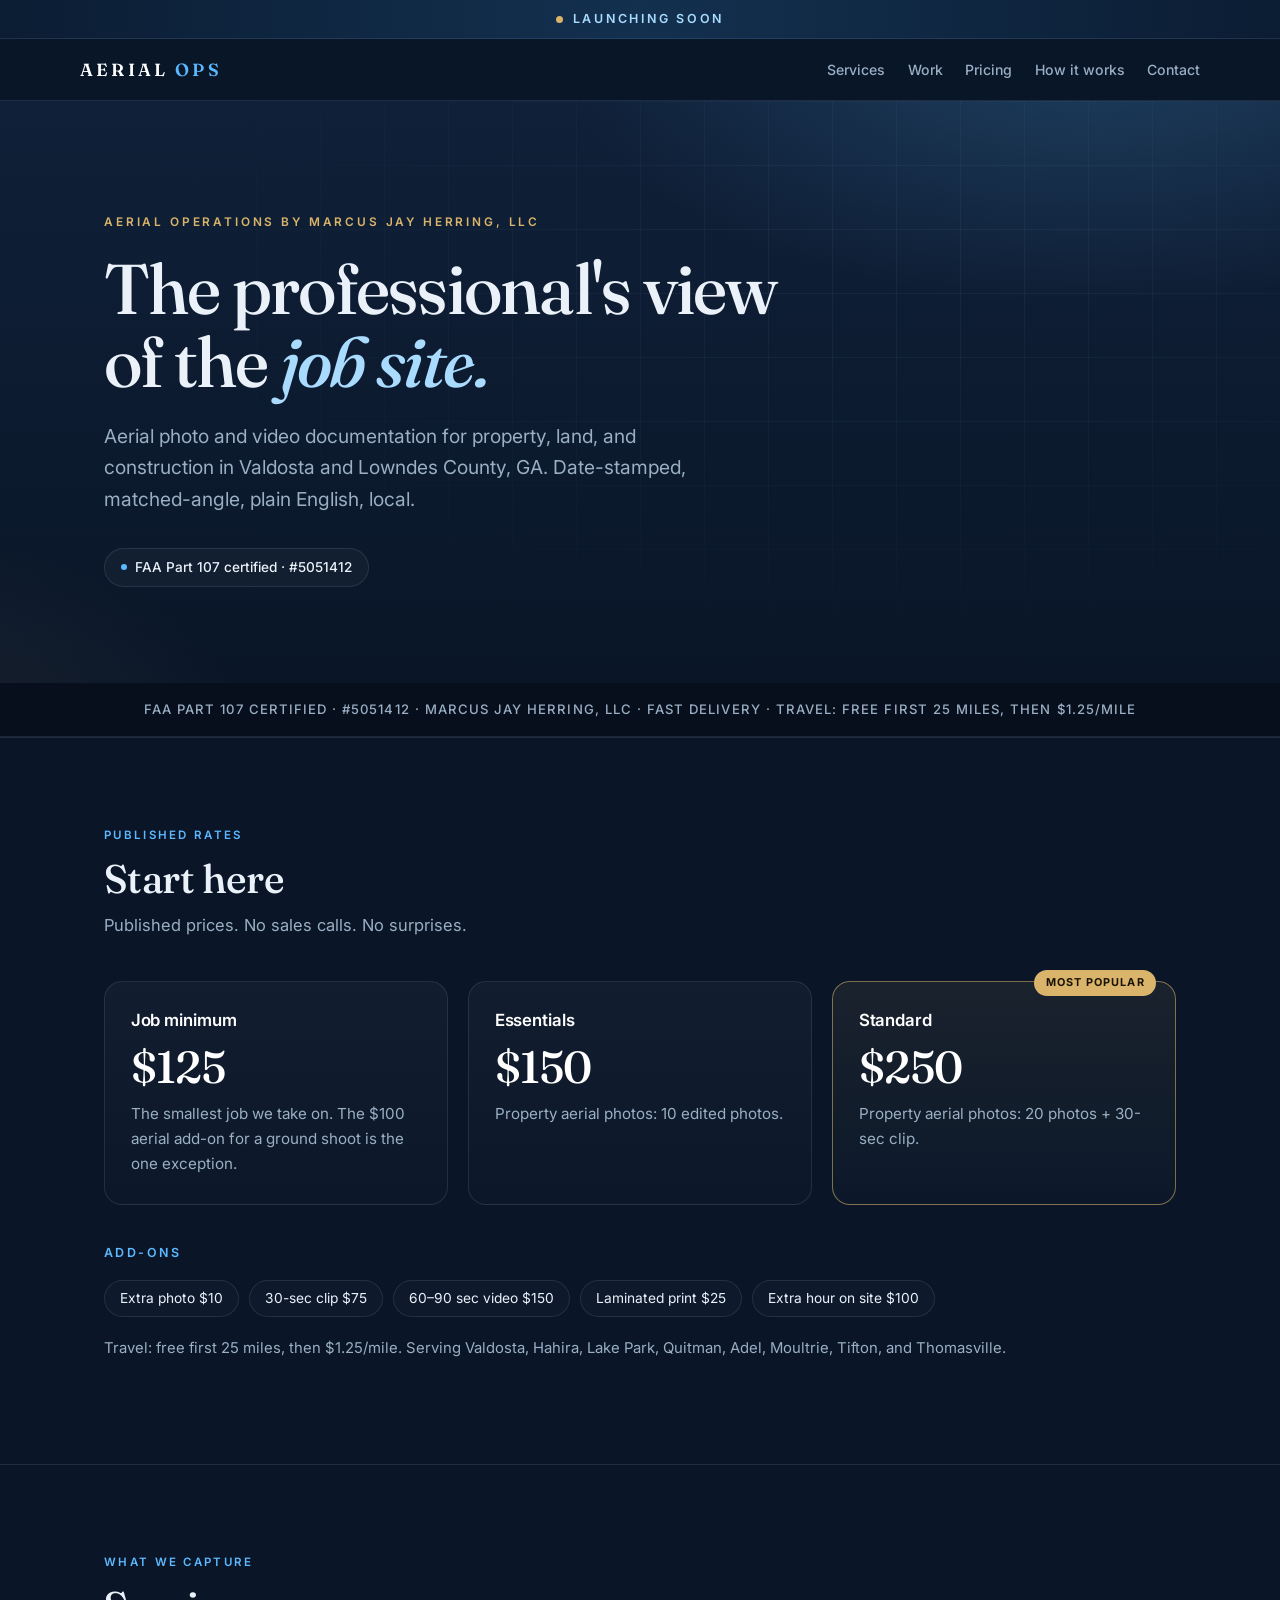
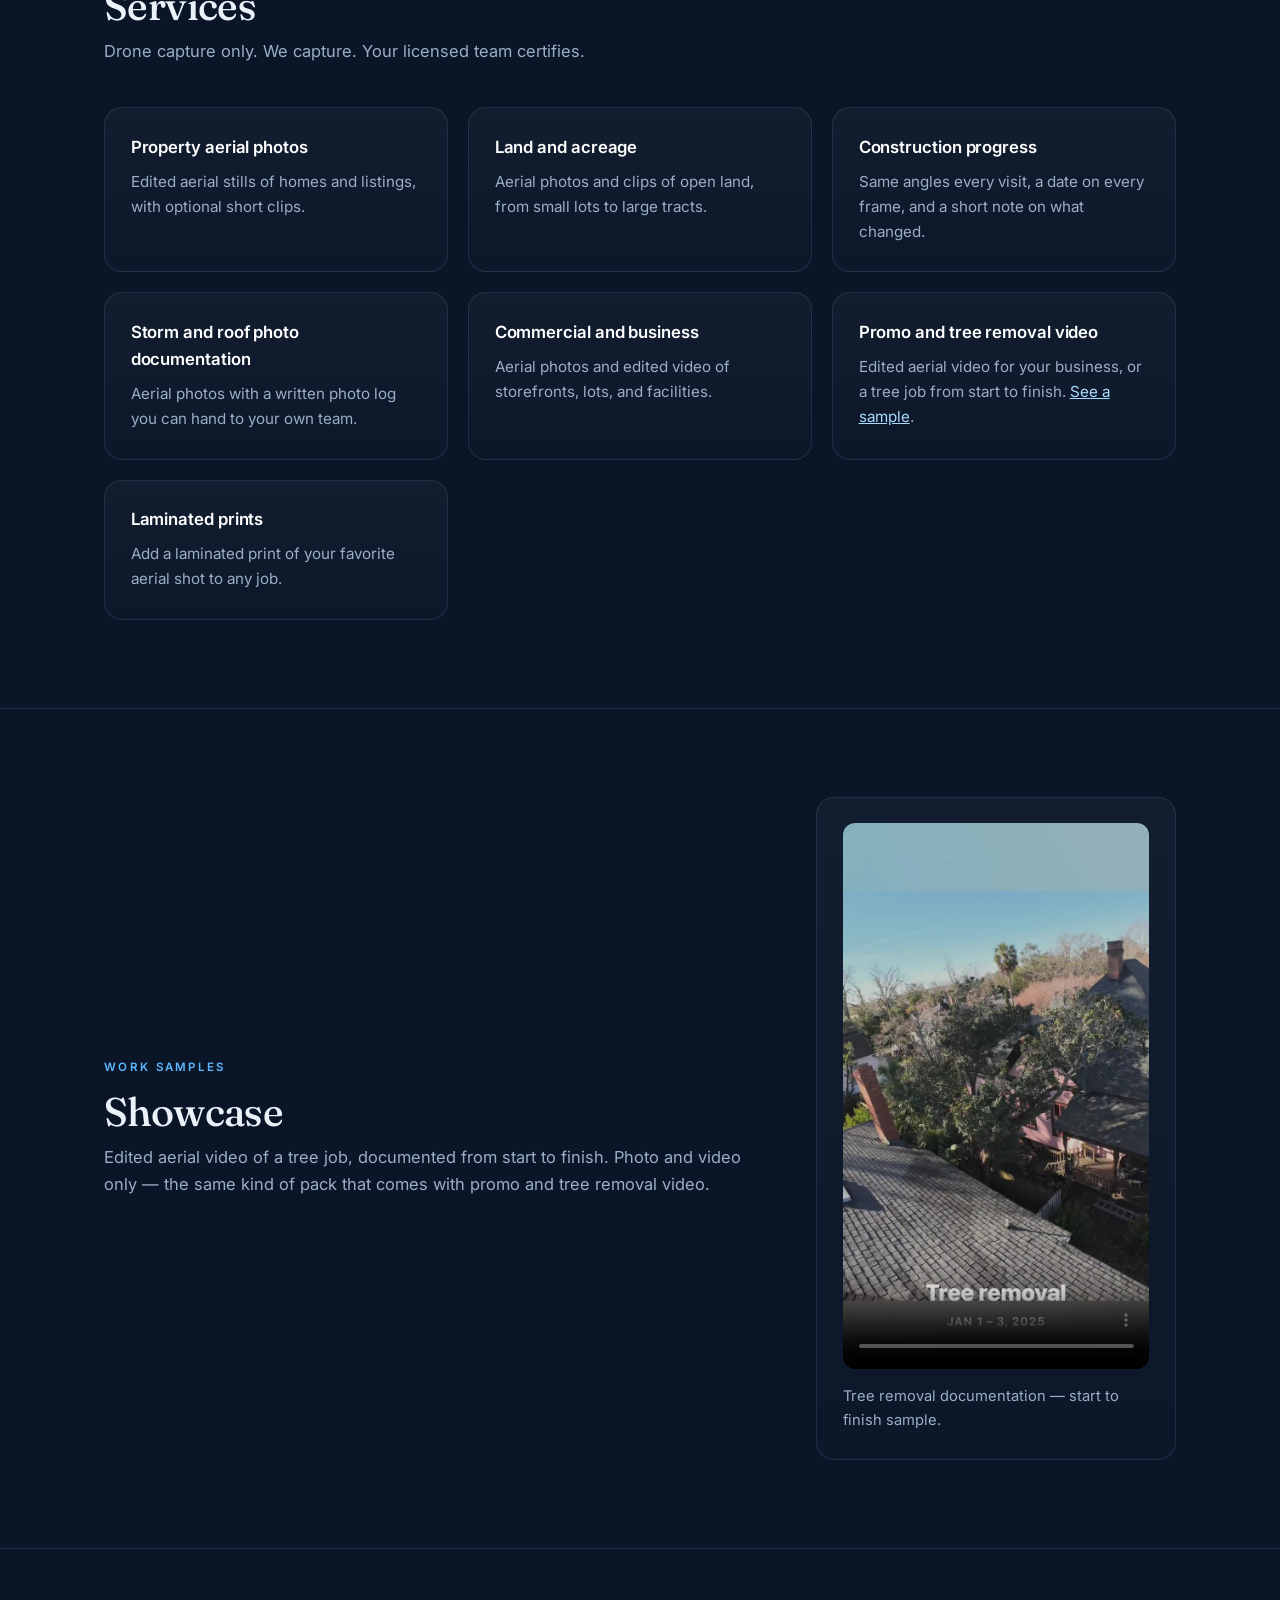
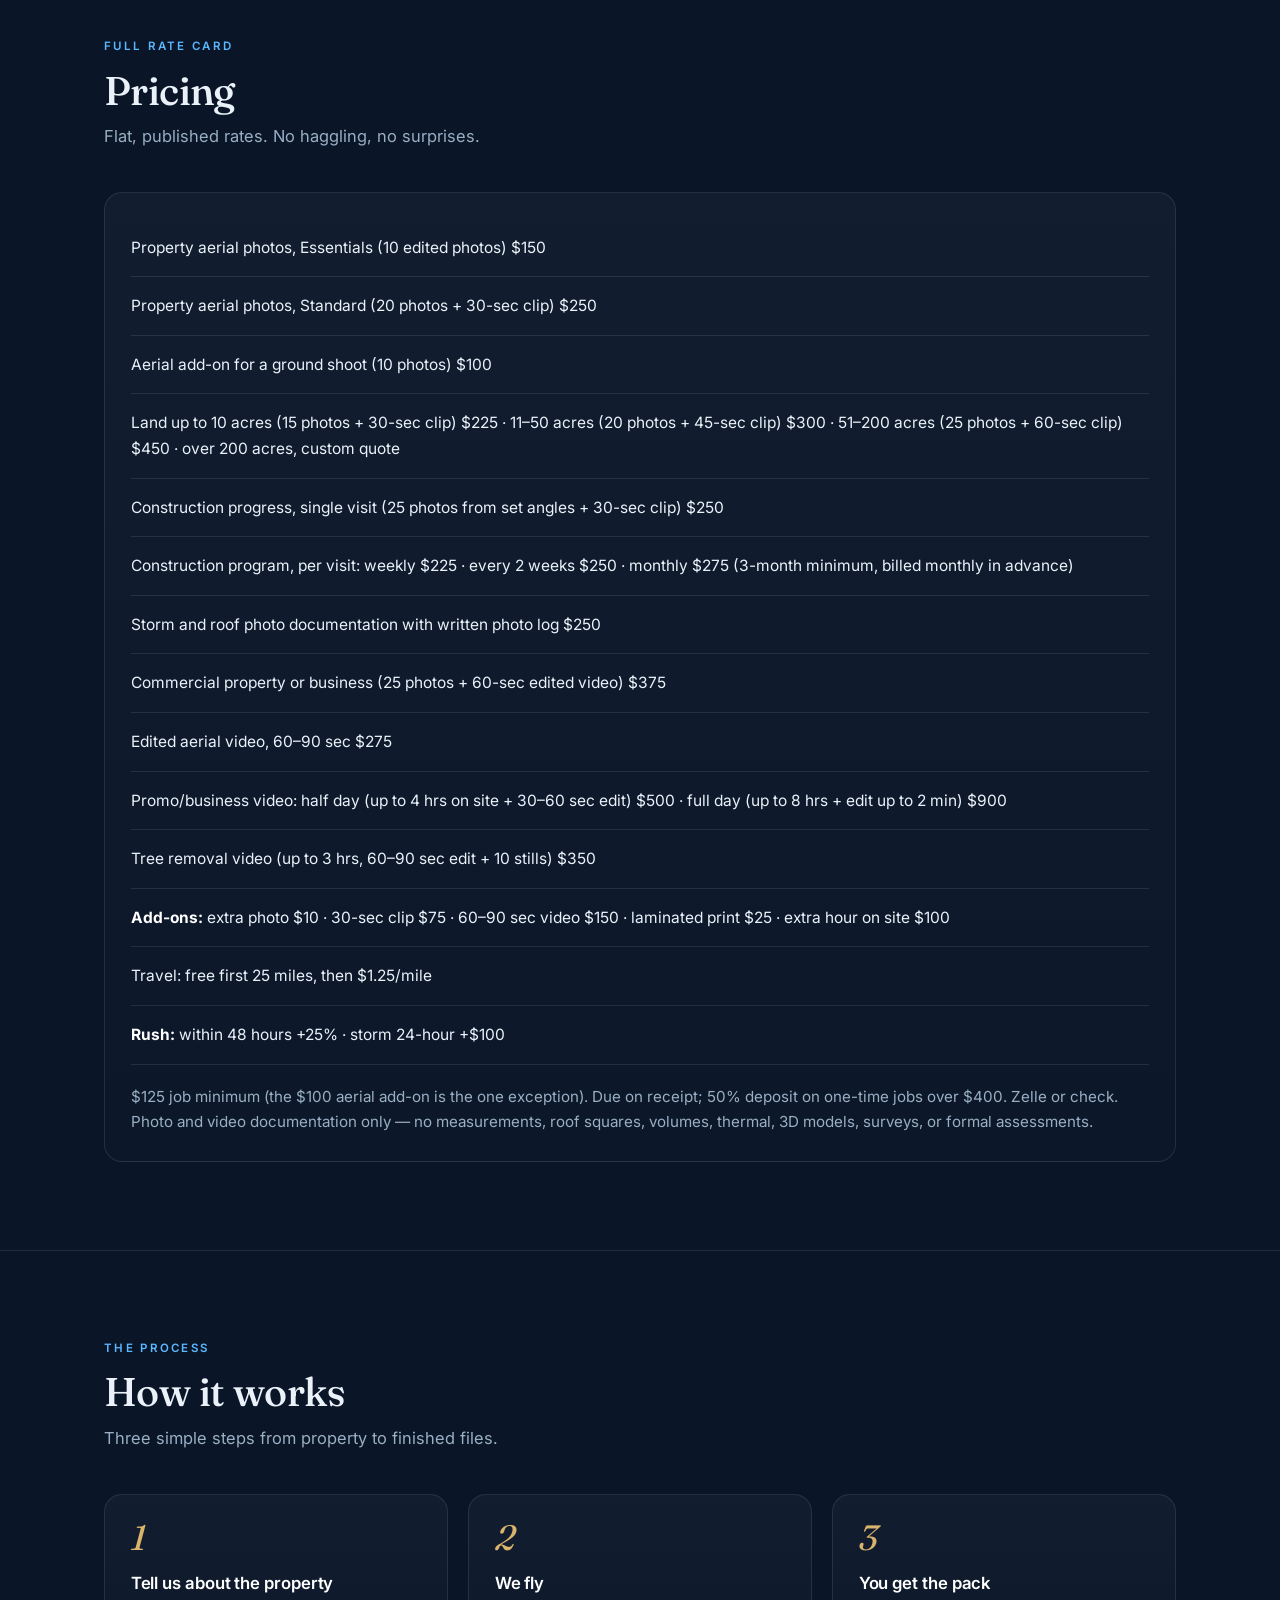
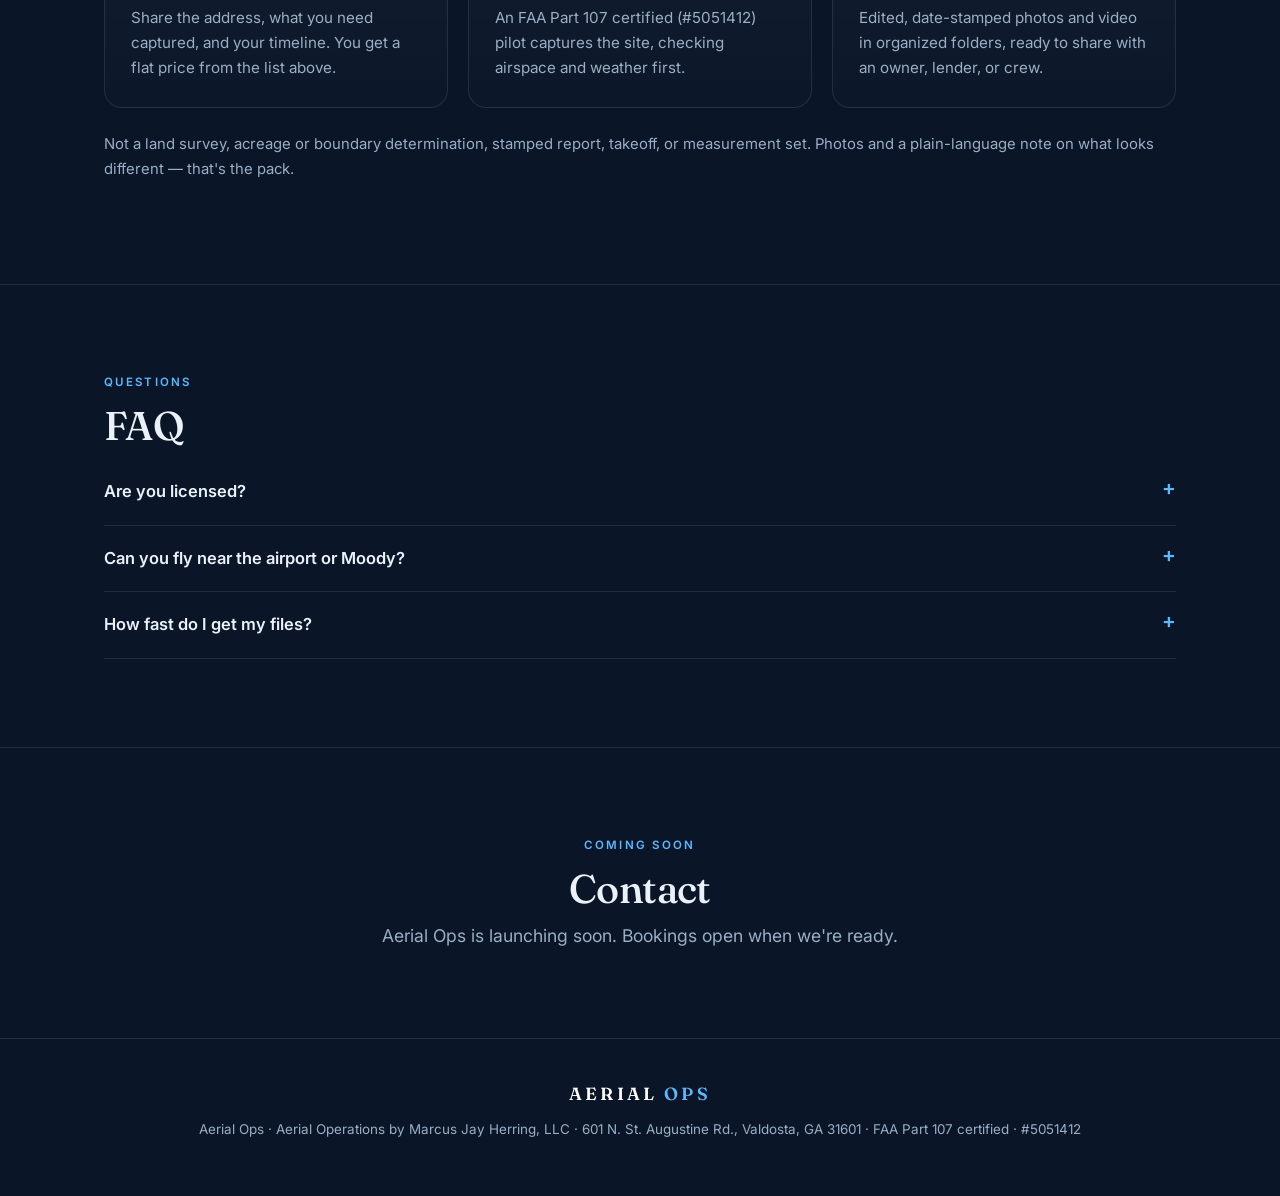
==== docs/index.html @ db37be59 "Add a tree-removal documentation sample to the Aerial Ops showcase. The Pages site now shows a Work " ====
<!DOCTYPE html>
<html lang="en">
<head>
  <meta charset="utf-8" />
  <meta name="viewport" content="width=device-width, initial-scale=1" />
  <title>Aerial Ops — Aerial Photo & Video Documentation | Valdosta, GA</title>
  <meta name="description" content="Aerial Ops: aerial property photos, video, and job-site photo documentation in Valdosta and Lowndes County, GA. Aerial Operations by Marcus Jay Herring, LLC. FAA Part 107 certified · #5051412." />
  <meta property="og:title" content="Aerial Ops — Aerial Photo & Video Documentation | Valdosta, GA" />
  <meta property="og:description" content="The professional's view of the job site. Aerial photo and video documentation in Valdosta and Lowndes County, GA. Aerial Operations by Marcus Jay Herring, LLC." />
  <meta name="theme-color" content="#0a1628" />
  <link rel="icon" href="data:image/svg+xml,%3Csvg xmlns='http://www.w3.org/2000/svg' viewBox='0 0 64 64'%3E%3Crect width='64' height='64' rx='14' fill='%230a1628'/%3E%3Cpath d='M14 44 32 16l18 28H40L32 31l-8 13z' fill='%235cb8ff'/%3E%3C/svg%3E" />
  <meta property="og:type" content="website" />
  <link rel="preconnect" href="https://fonts.googleapis.com" />
  <link rel="preconnect" href="https://fonts.gstatic.com" crossorigin />
  <link href="https://fonts.googleapis.com/css2?family=Fraunces:ital,opsz,wght@0,9..144,400..600;1,9..144,400..600&family=Inter:wght@400;500;600;700&display=swap" rel="stylesheet" />
  <style>
    :root{--ink:#070f1c;--navy:#0a1628;--navy2:#0f2038;--line:rgba(148,180,220,.14);--sky:#5cb8ff;--sky2:#a9dbff;--gold:#d9b46a;--text:#eaf1f9;--muted:#9aaec4}
    *{box-sizing:border-box}
    html{scroll-behavior:smooth}
    body{margin:0;background:var(--navy);color:var(--text);font-family:"Inter",system-ui,-apple-system,"Segoe UI",sans-serif;font-size:16.5px;line-height:1.65;-webkit-font-smoothing:antialiased;text-rendering:optimizeLegibility}
    a{color:var(--sky2)}
    .wrap{max-width:70rem;margin:0 auto;padding:0 1.5rem}
    .launch{background:linear-gradient(90deg,#0b1d33,#13304f,#0b1d33);color:var(--sky2);text-align:center;padding:.55rem 1rem;font-size:.78rem;font-weight:600;letter-spacing:.22em;text-transform:uppercase;border-bottom:1px solid var(--line)}
    .launch i{display:inline-block;width:.45rem;height:.45rem;border-radius:50%;background:var(--gold);margin-right:.6rem;vertical-align:middle;animation:pulse 2.4s ease-in-out infinite}
    @keyframes pulse{0%,100%{opacity:.35}50%{opacity:1}}
    header{position:sticky;top:0;z-index:10;background:rgba(10,22,40,.82);backdrop-filter:saturate(140%) blur(12px);-webkit-backdrop-filter:saturate(140%) blur(12px);border-bottom:1px solid var(--line)}
    .bar{display:flex;flex-wrap:wrap;align-items:center;justify-content:space-between;gap:.75rem;padding:1rem 0}
    .logo{font-family:"Fraunces",Georgia,serif;font-weight:600;letter-spacing:.18em;font-size:1.1rem;color:#fff;text-decoration:none}
    .logo span{color:var(--sky)}
    nav a{color:var(--muted);text-decoration:none;font-size:.88rem;font-weight:500;margin-left:1.4rem;transition:color .2s}
    nav a:first-child{margin-left:0}
    nav a:hover{color:#fff}
    .hero{position:relative;overflow:hidden;padding:7rem 0 6rem;background:radial-gradient(55rem 28rem at 85% -10%,rgba(92,184,255,.20),transparent 60%),radial-gradient(40rem 22rem at -10% 110%,rgba(217,180,106,.08),transparent 60%),linear-gradient(180deg,var(--navy2),var(--navy))}
    .hero:after{content:"";position:absolute;inset:0;background-image:linear-gradient(var(--line) 1px,transparent 1px),linear-gradient(90deg,var(--line) 1px,transparent 1px);background-size:64px 64px;mask-image:radial-gradient(ellipse at 70% 30%,#000 10%,transparent 65%);-webkit-mask-image:radial-gradient(ellipse at 70% 30%,#000 10%,transparent 65%);opacity:.5;pointer-events:none}
    .hero .wrap{position:relative;z-index:1}
    .eyebrow{color:var(--gold);text-transform:uppercase;letter-spacing:.24em;font-size:.74rem;font-weight:600;margin:0 0 1.2rem}
    h1,h2,h3.display{font-family:"Fraunces",Georgia,serif;font-weight:500}
    h1{font-size:clamp(2.4rem,6.5vw,4.4rem);line-height:1.04;margin:0 0 1.4rem;letter-spacing:-.025em;max-width:16ch}
    h1 em{font-style:italic;color:var(--sky2)}
    .lede{color:var(--muted);font-size:clamp(1.05rem,2vw,1.2rem);max-width:38rem;margin:0 0 2rem}
    .badge{display:inline-flex;align-items:center;gap:.5rem;color:var(--text);font-size:.85rem;font-weight:500;border:1px solid var(--line);background:rgba(255,255,255,.03);border-radius:999px;padding:.45rem 1rem}
    .badge:before{content:"";width:.4rem;height:.4rem;border-radius:50%;background:var(--sky)}
    section{padding:5.5rem 0;border-top:1px solid var(--line)}
    .kicker{color:var(--sky);text-transform:uppercase;letter-spacing:.2em;font-size:.72rem;font-weight:600;margin:0 0 .7rem}
    h2{font-size:clamp(1.8rem,3.6vw,2.5rem);line-height:1.15;margin:0 0 .6rem;letter-spacing:-.015em}
    .sub{color:var(--muted);margin:0 0 2.6rem;max-width:40rem}
    .grid{display:grid;gap:1.25rem;grid-template-columns:1fr}
    @media(min-width:640px){.grid{grid-template-columns:1fr 1fr}}
    @media(min-width:960px){.grid.three{grid-template-columns:repeat(3,1fr)}}
    .card{background:linear-gradient(180deg,rgba(255,255,255,.035),rgba(255,255,255,.01));border:1px solid var(--line);border-radius:18px;padding:1.6rem 1.6rem 1.7rem;transition:transform .35s ease,border-color .35s ease,box-shadow .35s ease}
    .card:hover{transform:translateY(-3px);border-color:rgba(92,184,255,.35);box-shadow:0 18px 40px -20px rgba(0,0,0,.6)}
    .card h3{margin:0 0 .45rem;font-size:1.05rem;font-weight:600;color:#fff;letter-spacing:-.005em}
    .card p{margin:0;color:var(--muted);font-size:.95rem}
    .prices{list-style:none;margin:0;padding:0}
    .prices li{padding:1rem 0;border-bottom:1px solid var(--line);font-size:.97rem}
    .prices li:last-child{border-bottom:0}
    .prices li strong{color:#fff}
    .terms{margin-top:1.4rem;padding-top:1.2rem;border-top:1px solid var(--line);color:var(--muted);font-size:.88rem}
    .step{font-family:"Fraunces",Georgia,serif;font-style:italic;color:var(--gold);font-size:2.2rem;line-height:1;margin-bottom:.9rem}
    .not{color:var(--muted);font-size:.93rem}
    footer{border-top:1px solid var(--line);padding:2.5rem 0 3.5rem;color:var(--muted);font-size:.84rem;text-align:center}
    footer .logo{display:block;margin-bottom:.6rem}
    .trust{background:var(--ink);border-bottom:1px solid var(--line);padding:1rem 0;text-align:center;color:var(--muted);font-size:.82rem;font-weight:500;letter-spacing:.08em;text-transform:uppercase}
    .tier{position:relative}.tier .amt{font-family:"Fraunces",Georgia,serif;font-size:2.8rem;font-weight:500;color:#fff;line-height:1.1;margin:.3rem 0 .6rem;letter-spacing:-.02em}
    .tier.pop{border-color:rgba(217,180,106,.55);background:linear-gradient(180deg,rgba(217,180,106,.08),rgba(255,255,255,.01))}
    .pill{position:absolute;top:-.75rem;right:1.2rem;background:var(--gold);color:#1a1405;font-size:.68rem;font-weight:700;letter-spacing:.1em;padding:.25rem .7rem;border-radius:999px;text-transform:uppercase}
    .addons{display:flex;flex-wrap:wrap;gap:.6rem;list-style:none;padding:0;margin:1rem 0 0}.addons li{border:1px solid var(--line);border-radius:999px;padding:.4rem .95rem;font-size:.86rem;color:var(--text);background:rgba(255,255,255,.02)}
    h3.small{margin:2.4rem 0 0;font-size:.78rem;text-transform:uppercase;letter-spacing:.2em;color:var(--sky);font-weight:600}
    details{border-bottom:1px solid var(--line);padding:1.2rem 0}summary{cursor:pointer;font-weight:600;list-style:none;display:flex;justify-content:space-between}summary::-webkit-details-marker{display:none}summary:after{content:"+";color:var(--sky);font-size:1.3rem;line-height:1;transition:transform .25s}details[open] summary:after{transform:rotate(45deg)}details p{color:var(--muted);margin:.6rem 0 0}
    .soon{text-align:center}.soon .sub{margin:0 auto;font-size:1.1rem}
    .work-layout{display:grid;gap:1.5rem;align-items:center}
    @media(min-width:800px){.work-layout{grid-template-columns:minmax(0,1fr) minmax(16rem,22.5rem)}.work-layout .sub{margin-bottom:0}}
    .sample{margin:0}
    .sample video{width:100%;height:auto;display:block;border-radius:12px;background:#000}
    .sample figcaption{margin:.95rem 0 0;color:var(--muted);font-size:.92rem}
    .reveal{opacity:0;transform:translateY(14px);transition:opacity .8s ease,transform .8s ease}.reveal.in{opacity:1;transform:none}
    @media(prefers-reduced-motion:reduce){*{animation:none!important;transition:none!important}.reveal{opacity:1;transform:none}}
    @media(max-width:640px){nav{width:100%;display:flex;flex-wrap:wrap;gap:.45rem 1rem;justify-content:flex-start}nav a{margin-left:0;font-size:.82rem}.hero{padding:4.5rem 0 4rem}section{padding:4rem 0}.wrap{padding:0 1.15rem}}
  </style>
</head>
<body>
  <div class="launch"><i></i>Launching soon</div>
  <header>
    <div class="wrap bar">
      <a class="logo" href="#top">AERIAL <span>OPS</span></a>
      <nav>
        <a href="#services">Services</a><a href="#work">Work</a><a href="#pricing">Pricing</a><a href="#how">How it works</a><a href="#contact">Contact</a>
      </nav>
    </div>
  </header>

  <main id="top">
    <div class="hero">
      <div class="wrap">
        <p class="eyebrow">Aerial Operations by Marcus Jay Herring, LLC</p>
        <h1>The professional's view of the <em>job site.</em></h1>
        <p class="lede">Aerial photo and video documentation for property, land, and construction in Valdosta and Lowndes County, GA. Date-stamped, matched-angle, plain English, local.</p>
        <span class="badge">FAA Part 107 certified · #5051412</span>
      </div>
    </div>

    <div class="trust">FAA Part 107 certified · #5051412 · Marcus Jay Herring, LLC · Fast delivery · Travel: free first 25 miles, then $1.25/mile</div>

    <section id="start">
      <div class="wrap">
        <p class="kicker">Published rates</p>
        <h2>Start here</h2>
        <p class="sub">Published prices. No sales calls. No surprises.</p>
        <div class="grid three">
          <div class="reveal card tier"><h3>Job minimum</h3><div class="amt">$125</div><p>The smallest job we take on. The $100 aerial add-on for a ground shoot is the one exception.</p></div>
          <div class="reveal card tier"><h3>Essentials</h3><div class="amt">$150</div><p>Property aerial photos: 10 edited photos.</p></div>
          <div class="reveal card tier pop"><span class="pill">Most popular</span><h3>Standard</h3><div class="amt">$250</div><p>Property aerial photos: 20 photos + 30-sec clip.</p></div>
        </div>
        <h3 class="small">Add-ons</h3>
        <ul class="addons"><li>Extra photo $10</li><li>30-sec clip $75</li><li>60–90 sec video $150</li><li>Laminated print $25</li><li>Extra hour on site $100</li></ul>
        <p class="not" style="margin-top:1.2rem">Travel: free first 25 miles, then $1.25/mile. Serving Valdosta, Hahira, Lake Park, Quitman, Adel, Moultrie, Tifton, and Thomasville.</p>
      </div>
    </section>

    <section id="services">
      <div class="wrap">
        <p class="kicker">What we capture</p>
        <h2>Services</h2>
        <p class="sub">Drone capture only. We capture. Your licensed team certifies.</p>
        <div class="grid three">
          <div class="reveal card"><h3>Property aerial photos</h3><p>Edited aerial stills of homes and listings, with optional short clips.</p></div>
          <div class="reveal card"><h3>Land and acreage</h3><p>Aerial photos and clips of open land, from small lots to large tracts.</p></div>
          <div class="reveal card"><h3>Construction progress</h3><p>Same angles every visit, a date on every frame, and a short note on what changed.</p></div>
          <div class="reveal card"><h3>Storm and roof photo documentation</h3><p>Aerial photos with a written photo log you can hand to your own team.</p></div>
          <div class="reveal card"><h3>Commercial and business</h3><p>Aerial photos and edited video of storefronts, lots, and facilities.</p></div>
          <div class="reveal card"><h3>Promo and tree removal video</h3><p>Edited aerial video for your business, or a tree job from start to finish. <a href="#work">See a sample</a>.</p></div>
          <div class="reveal card"><h3>Laminated prints</h3><p>Add a laminated print of your favorite aerial shot to any job.</p></div>
        </div>
      </div>
    </section>

    <section id="work">
      <div class="wrap">
        <div class="work-layout">
          <div>
            <p class="kicker">Work samples</p>
            <h2>Showcase</h2>
            <p class="sub">Edited aerial video of a tree job, documented from start to finish. Photo and video only — the same kind of pack that comes with promo and tree removal video.</p>
          </div>
          <figure class="reveal card sample">
            <video controls playsinline muted preload="metadata" poster="media/tree-removal-jan-2025-poster.jpg" aria-label="Tree removal documentation sample">
              <source src="media/tree-removal-jan-2025-web.mp4" type="video/mp4" />
            </video>
            <figcaption>Tree removal documentation — start to finish sample.</figcaption>
          </figure>
        </div>
      </div>
    </section>

    <section id="pricing">
      <div class="wrap">
        <p class="kicker">Full rate card</p>
        <h2>Pricing</h2>
        <p class="sub">Flat, published rates. No haggling, no surprises.</p>
        <div class="reveal card">
          <ul class="prices">
            <li>Property aerial photos, Essentials (10 edited photos) $150</li>
            <li>Property aerial photos, Standard (20 photos + 30-sec clip) $250</li>
            <li>Aerial add-on for a ground shoot (10 photos) $100</li>
            <li>Land up to 10 acres (15 photos + 30-sec clip) $225 · 11–50 acres (20 photos + 45-sec clip) $300 · 51–200 acres (25 photos + 60-sec clip) $450 · over 200 acres, custom quote</li>
            <li>Construction progress, single visit (25 photos from set angles + 30-sec clip) $250</li>
            <li>Construction program, per visit: weekly $225 · every 2 weeks $250 · monthly $275 (3-month minimum, billed monthly in advance)</li>
            <li>Storm and roof photo documentation with written photo log $250</li>
            <li>Commercial property or business (25 photos + 60-sec edited video) $375</li>
            <li>Edited aerial video, 60–90 sec $275</li>
            <li>Promo/business video: half day (up to 4 hrs on site + 30–60 sec edit) $500 · full day (up to 8 hrs + edit up to 2 min) $900</li>
            <li>Tree removal video (up to 3 hrs, 60–90 sec edit + 10 stills) $350</li>
            <li><strong>Add-ons:</strong> extra photo $10 · 30-sec clip $75 · 60–90 sec video $150 · laminated print $25 · extra hour on site $100</li>
            <li>Travel: free first 25 miles, then $1.25/mile</li>
            <li><strong>Rush:</strong> within 48 hours +25% · storm 24-hour +$100</li>
          </ul>
          <p class="terms">$125 job minimum (the $100 aerial add-on is the one exception). Due on receipt; 50% deposit on one-time jobs over $400. Zelle or check. Photo and video documentation only — no measurements, roof squares, volumes, thermal, 3D models, surveys, or formal assessments.</p>
        </div>
      </div>
    </section>

    <section id="how">
      <div class="wrap">
        <p class="kicker">The process</p>
        <h2>How it works</h2>
        <p class="sub">Three simple steps from property to finished files.</p>
        <div class="grid three">
          <div class="reveal card"><div class="step">1</div><h3>Tell us about the property</h3><p>Share the address, what you need captured, and your timeline. You get a flat price from the list above.</p></div>
          <div class="reveal card"><div class="step">2</div><h3>We fly</h3><p>An FAA Part 107 certified (#5051412) pilot captures the site, checking airspace and weather first.</p></div>
          <div class="reveal card"><div class="step">3</div><h3>You get the pack</h3><p>Edited, date-stamped photos and video in organized folders, ready to share with an owner, lender, or crew.</p></div>
        </div>
        <p class="not" style="margin-top:1.5rem">Not a land survey, acreage or boundary determination, stamped report, takeoff, or measurement set. Photos and a plain-language note on what looks different — that's the pack.</p>
      </div>
    </section>

    <section id="faq">
      <div class="wrap">
        <p class="kicker">Questions</p>
        <h2>FAQ</h2>
        <details><summary>Are you licensed?</summary><p>Yes. FAA Part 107 certified · #5051412.</p></details>
        <details><summary>Can you fly near the airport or Moody?</summary><p>We check airspace before every job and handle the FAA authorizations needed for controlled airspace.</p></details>
        <details><summary>How fast do I get my files?</summary><p>Fast turnaround. Need it sooner? Rush is available: within 48 hours +25% · storm 24-hour +$100.</p></details>
      </div>
    </section>

    <section id="contact" class="soon">
      <div class="wrap">
        <p class="kicker">Coming soon</p>
        <h2>Contact</h2>
        <p class="sub">Aerial Ops is launching soon. Bookings open when we're ready.</p>
      </div>
    </section>
  </main>

  <footer>
    <div class="wrap"><span class="logo">AERIAL <span>OPS</span></span>Aerial Ops · Aerial Operations by Marcus Jay Herring, LLC · 601 N. St. Augustine Rd., Valdosta, GA 31601 · FAA Part 107 certified · #5051412</div>
  </footer>
  <script>
    (function(){var els=document.querySelectorAll('.reveal');if(!('IntersectionObserver' in window)){els.forEach(function(e){e.classList.add('in')});return}
    var io=new IntersectionObserver(function(es){es.forEach(function(e){if(e.isIntersecting){e.target.classList.add('in');io.unobserve(e.target)}})},{threshold:.12});els.forEach(function(e){io.observe(e)})})();
  </script>
</body>
</html>
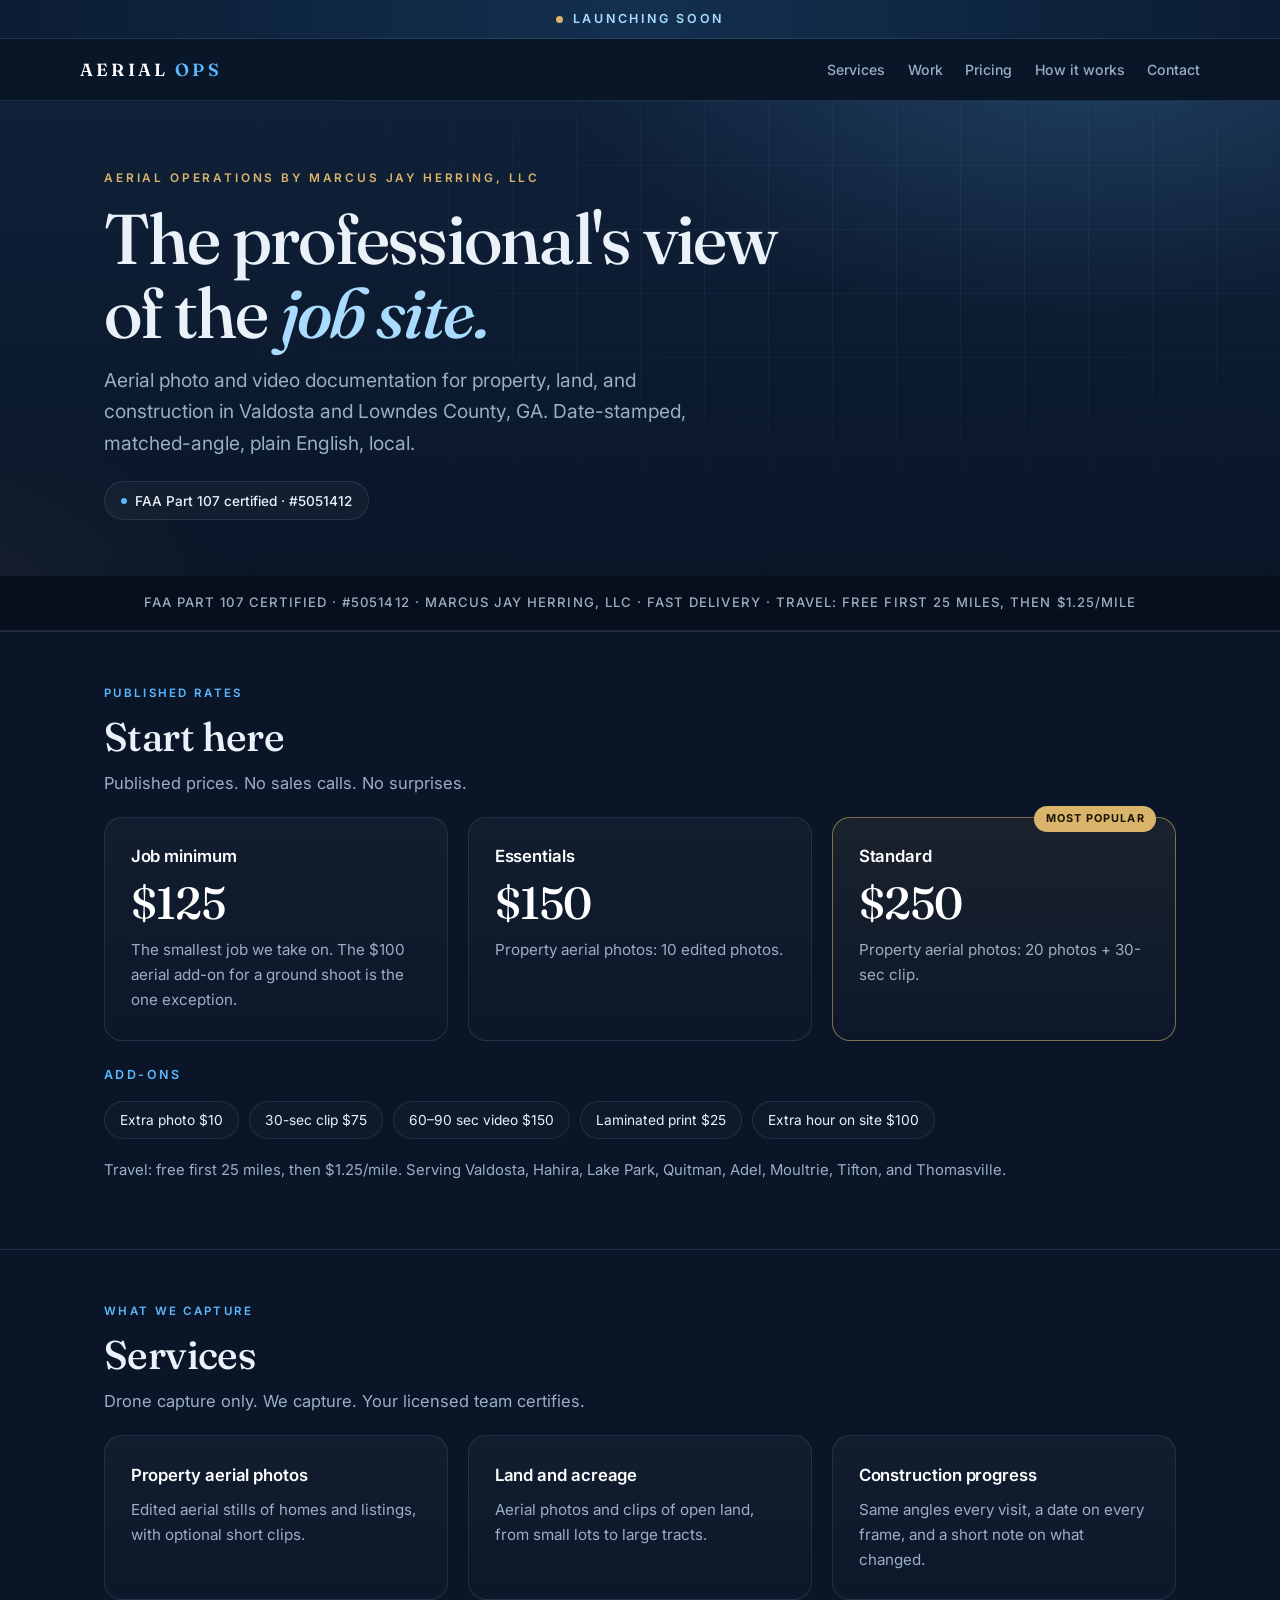
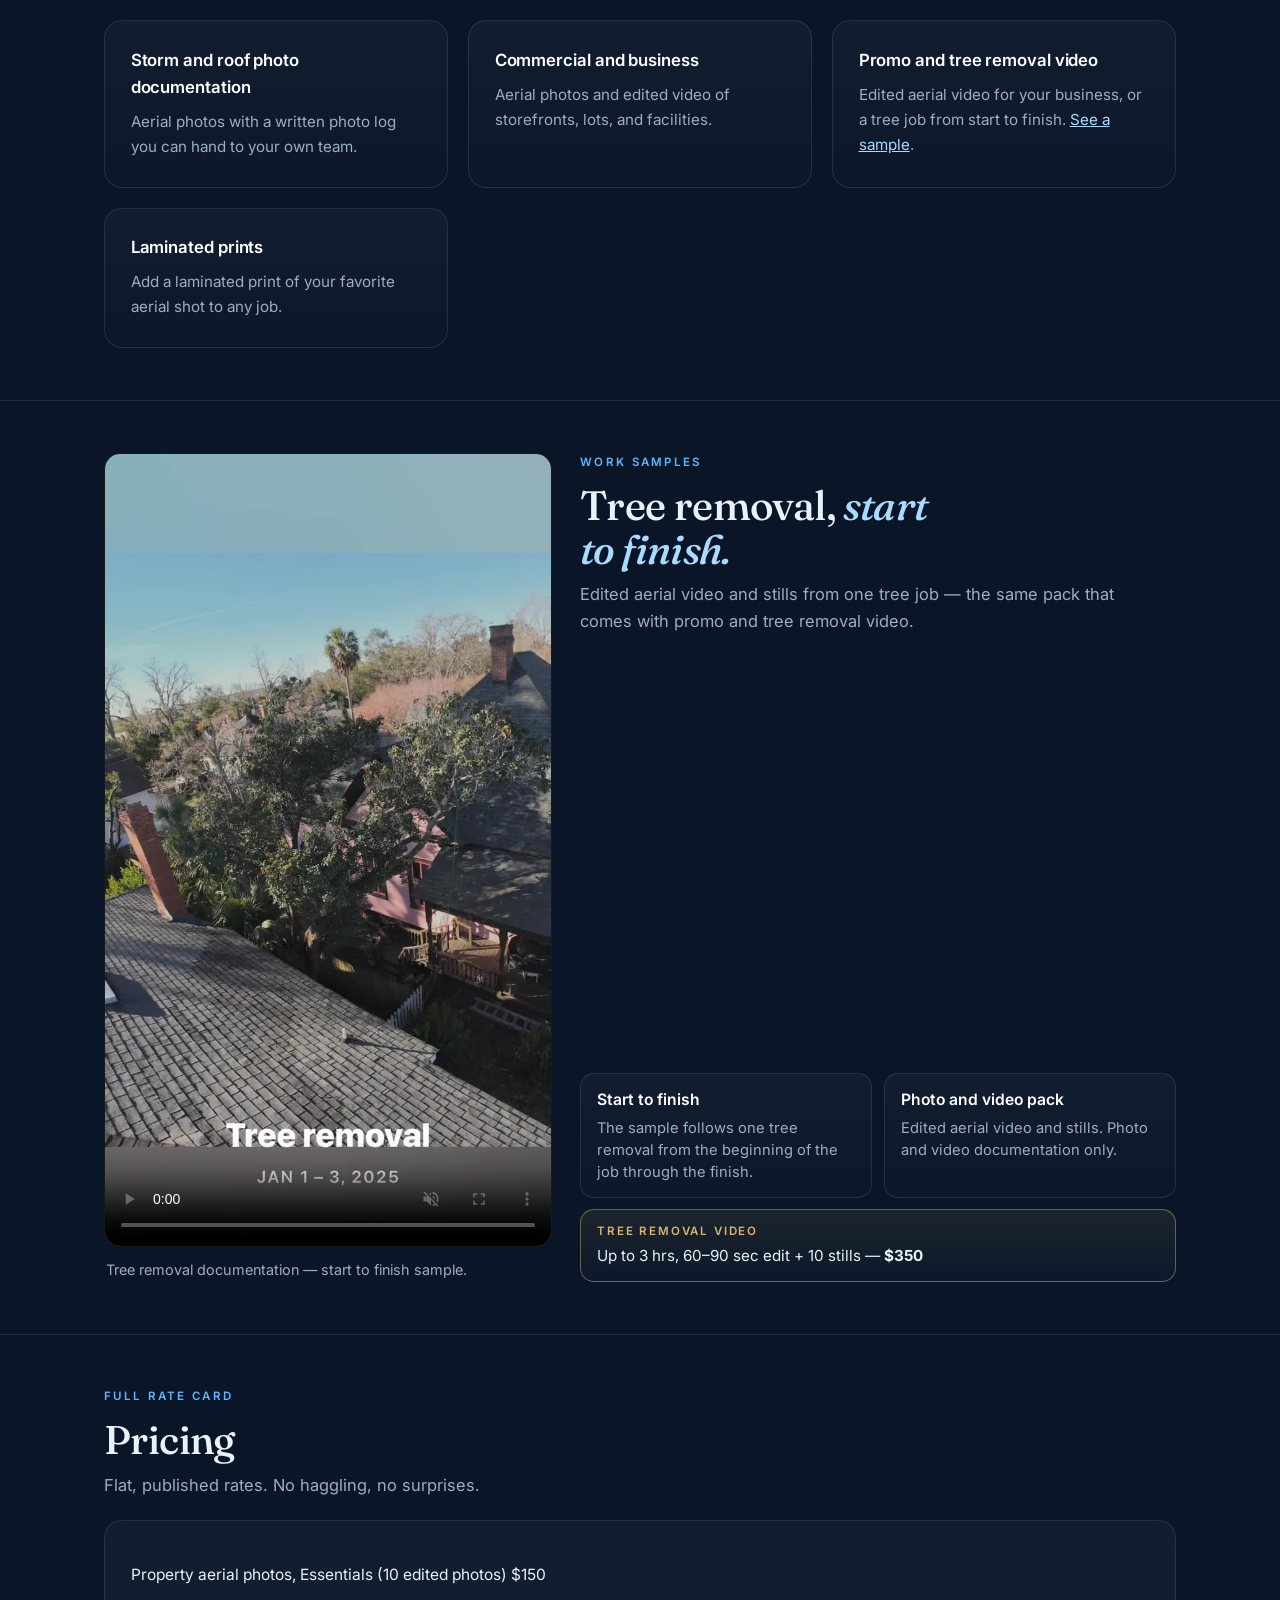
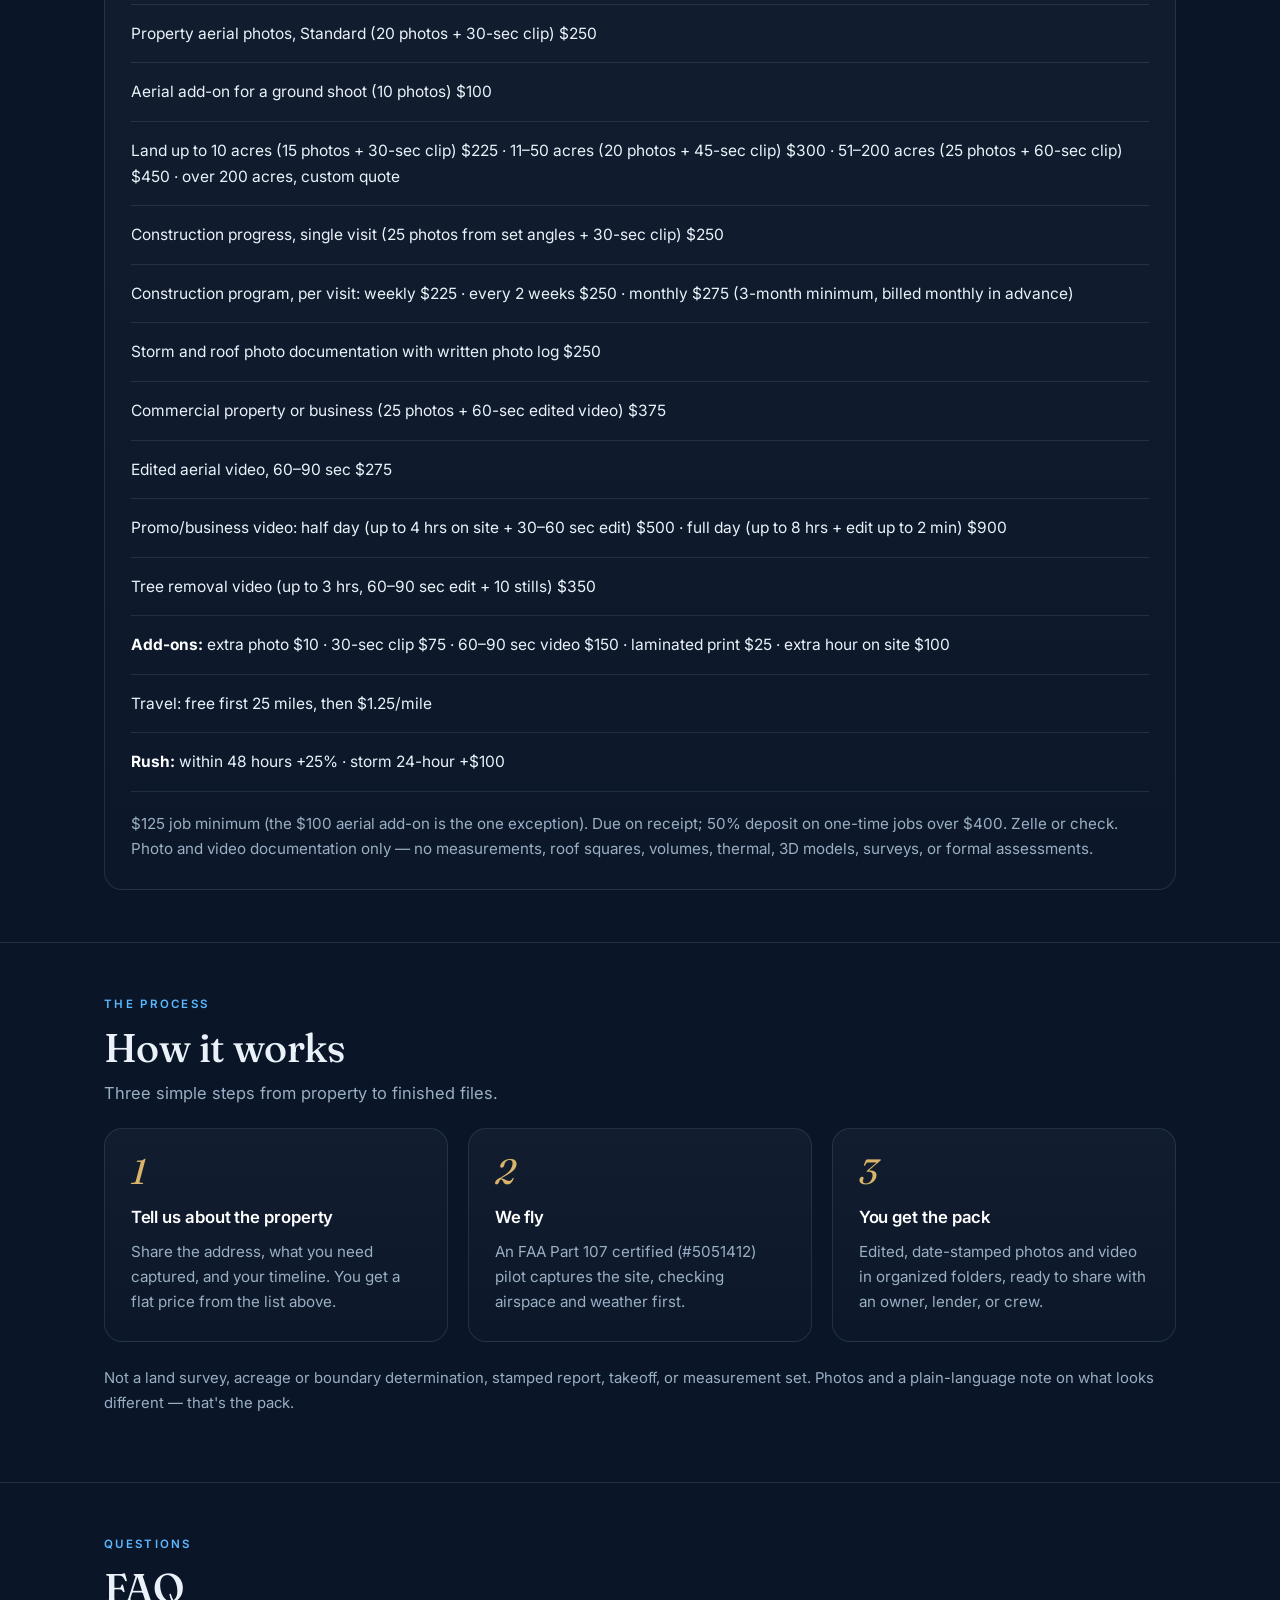
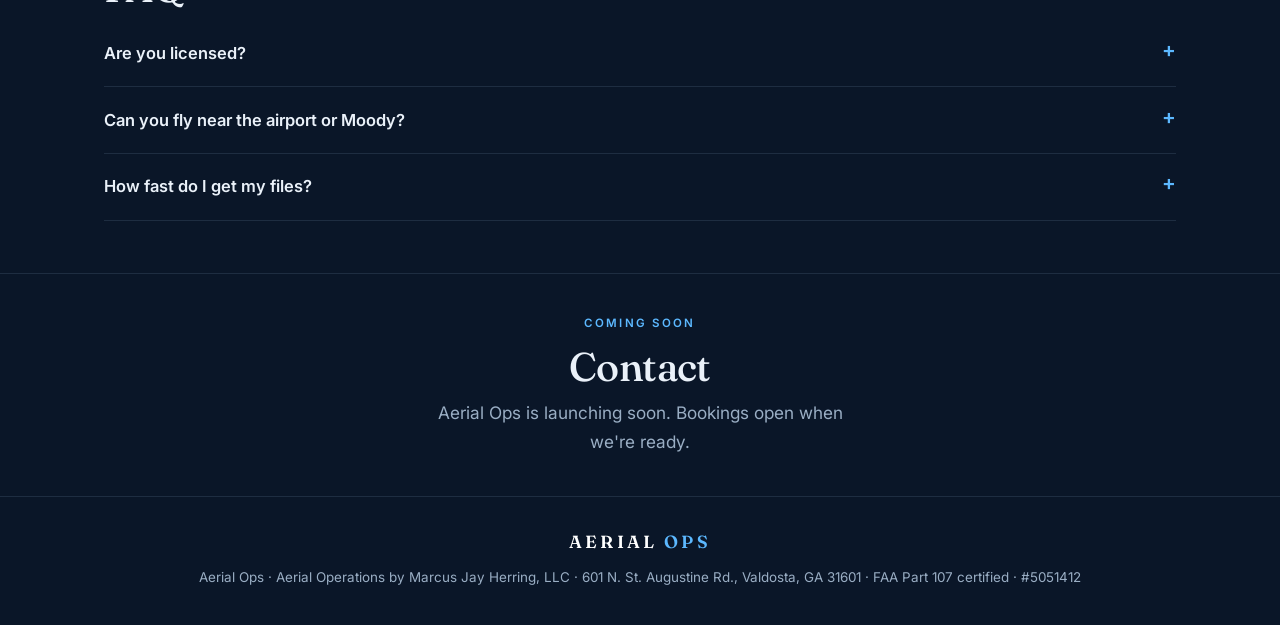
==== commit c9a74f60: "fix: tighten Aerial Ops page layout and work-sample copy Replace the sparse Showcase block with a tr" ====
--- a/docs/index.html
+++ b/docs/index.html
@@ -30,20 +30,20 @@
     nav a{color:var(--muted);text-decoration:none;font-size:.88rem;font-weight:500;margin-left:1.4rem;transition:color .2s}
     nav a:first-child{margin-left:0}
     nav a:hover{color:#fff}
-    .hero{position:relative;overflow:hidden;padding:7rem 0 6rem;background:radial-gradient(55rem 28rem at 85% -10%,rgba(92,184,255,.20),transparent 60%),radial-gradient(40rem 22rem at -10% 110%,rgba(217,180,106,.08),transparent 60%),linear-gradient(180deg,var(--navy2),var(--navy))}
+    .hero{position:relative;overflow:hidden;padding:4.25rem 0 3.5rem;background:radial-gradient(55rem 28rem at 85% -10%,rgba(92,184,255,.20),transparent 60%),radial-gradient(40rem 22rem at -10% 110%,rgba(217,180,106,.08),transparent 60%),linear-gradient(180deg,var(--navy2),var(--navy))}
     .hero:after{content:"";position:absolute;inset:0;background-image:linear-gradient(var(--line) 1px,transparent 1px),linear-gradient(90deg,var(--line) 1px,transparent 1px);background-size:64px 64px;mask-image:radial-gradient(ellipse at 70% 30%,#000 10%,transparent 65%);-webkit-mask-image:radial-gradient(ellipse at 70% 30%,#000 10%,transparent 65%);opacity:.5;pointer-events:none}
     .hero .wrap{position:relative;z-index:1}
-    .eyebrow{color:var(--gold);text-transform:uppercase;letter-spacing:.24em;font-size:.74rem;font-weight:600;margin:0 0 1.2rem}
+    .eyebrow{color:var(--gold);text-transform:uppercase;letter-spacing:.24em;font-size:.74rem;font-weight:600;margin:0 0 .85rem}
     h1,h2,h3.display{font-family:"Fraunces",Georgia,serif;font-weight:500}
-    h1{font-size:clamp(2.4rem,6.5vw,4.4rem);line-height:1.04;margin:0 0 1.4rem;letter-spacing:-.025em;max-width:16ch}
+    h1{font-size:clamp(2.4rem,6.5vw,4.4rem);line-height:1.04;margin:0 0 1rem;letter-spacing:-.025em;max-width:16ch}
     h1 em{font-style:italic;color:var(--sky2)}
-    .lede{color:var(--muted);font-size:clamp(1.05rem,2vw,1.2rem);max-width:38rem;margin:0 0 2rem}
+    .lede{color:var(--muted);font-size:clamp(1.05rem,2vw,1.2rem);max-width:38rem;margin:0 0 1.35rem}
     .badge{display:inline-flex;align-items:center;gap:.5rem;color:var(--text);font-size:.85rem;font-weight:500;border:1px solid var(--line);background:rgba(255,255,255,.03);border-radius:999px;padding:.45rem 1rem}
     .badge:before{content:"";width:.4rem;height:.4rem;border-radius:50%;background:var(--sky)}
-    section{padding:5.5rem 0;border-top:1px solid var(--line)}
+    section{padding:3.25rem 0;border-top:1px solid var(--line)}
     .kicker{color:var(--sky);text-transform:uppercase;letter-spacing:.2em;font-size:.72rem;font-weight:600;margin:0 0 .7rem}
     h2{font-size:clamp(1.8rem,3.6vw,2.5rem);line-height:1.15;margin:0 0 .6rem;letter-spacing:-.015em}
-    .sub{color:var(--muted);margin:0 0 2.6rem;max-width:40rem}
+    .sub{color:var(--muted);margin:0 0 1.25rem;max-width:40rem}
     .grid{display:grid;gap:1.25rem;grid-template-columns:1fr}
     @media(min-width:640px){.grid{grid-template-columns:1fr 1fr}}
     @media(min-width:960px){.grid.three{grid-template-columns:repeat(3,1fr)}}
@@ -58,24 +58,42 @@
     .terms{margin-top:1.4rem;padding-top:1.2rem;border-top:1px solid var(--line);color:var(--muted);font-size:.88rem}
     .step{font-family:"Fraunces",Georgia,serif;font-style:italic;color:var(--gold);font-size:2.2rem;line-height:1;margin-bottom:.9rem}
     .not{color:var(--muted);font-size:.93rem}
-    footer{border-top:1px solid var(--line);padding:2.5rem 0 3.5rem;color:var(--muted);font-size:.84rem;text-align:center}
+    footer{border-top:1px solid var(--line);padding:1.85rem 0 2.3rem;color:var(--muted);font-size:.84rem;text-align:center}
     footer .logo{display:block;margin-bottom:.6rem}
     .trust{background:var(--ink);border-bottom:1px solid var(--line);padding:1rem 0;text-align:center;color:var(--muted);font-size:.82rem;font-weight:500;letter-spacing:.08em;text-transform:uppercase}
     .tier{position:relative}.tier .amt{font-family:"Fraunces",Georgia,serif;font-size:2.8rem;font-weight:500;color:#fff;line-height:1.1;margin:.3rem 0 .6rem;letter-spacing:-.02em}
     .tier.pop{border-color:rgba(217,180,106,.55);background:linear-gradient(180deg,rgba(217,180,106,.08),rgba(255,255,255,.01))}
     .pill{position:absolute;top:-.75rem;right:1.2rem;background:var(--gold);color:#1a1405;font-size:.68rem;font-weight:700;letter-spacing:.1em;padding:.25rem .7rem;border-radius:999px;text-transform:uppercase}
     .addons{display:flex;flex-wrap:wrap;gap:.6rem;list-style:none;padding:0;margin:1rem 0 0}.addons li{border:1px solid var(--line);border-radius:999px;padding:.4rem .95rem;font-size:.86rem;color:var(--text);background:rgba(255,255,255,.02)}
-    h3.small{margin:2.4rem 0 0;font-size:.78rem;text-transform:uppercase;letter-spacing:.2em;color:var(--sky);font-weight:600}
+    h3.small{margin:1.5rem 0 0;font-size:.78rem;text-transform:uppercase;letter-spacing:.2em;color:var(--sky);font-weight:600}
     details{border-bottom:1px solid var(--line);padding:1.2rem 0}summary{cursor:pointer;font-weight:600;list-style:none;display:flex;justify-content:space-between}summary::-webkit-details-marker{display:none}summary:after{content:"+";color:var(--sky);font-size:1.3rem;line-height:1;transition:transform .25s}details[open] summary:after{transform:rotate(45deg)}details p{color:var(--muted);margin:.6rem 0 0}
-    .soon{text-align:center}.soon .sub{margin:0 auto;font-size:1.1rem}
-    .work-layout{display:grid;gap:1.5rem;align-items:center}
-    @media(min-width:800px){.work-layout{grid-template-columns:minmax(0,1fr) minmax(16rem,22.5rem)}.work-layout .sub{margin-bottom:0}}
-    .sample{margin:0}
-    .sample video{width:100%;height:auto;display:block;border-radius:12px;background:#000}
-    .sample figcaption{margin:.95rem 0 0;color:var(--muted);font-size:.92rem}
+    .soon{text-align:center;padding:2.5rem 0}.soon .sub{margin:0 auto;font-size:1.08rem;max-width:28rem}
+    .work-stage{display:grid;gap:1rem;grid-template-areas:"intro" "video" "meta"}
+    .work-intro{grid-area:intro}
+    .work-intro .sub{margin:0;max-width:36rem}
+    .work-intro h2{max-width:14ch;line-height:1.08}
+    .work-intro h2 em{font-style:italic;color:var(--sky2)}
+    .sample{grid-area:video;margin:0}
+    .sample video{width:100%;height:auto;display:block;border-radius:16px;background:#000;border:1px solid var(--line)}
+    .sample figcaption{margin:.65rem .1rem 0;color:var(--muted);font-size:.9rem}
+    .work-meta{grid-area:meta}
+    .work-points{list-style:none;margin:0;padding:0;display:grid;gap:.7rem}
+    .work-points li{margin:0;padding:.85rem 1rem;border:1px solid var(--line);border-radius:14px;background:linear-gradient(180deg,rgba(255,255,255,.035),rgba(255,255,255,.012))}
+    .work-points h3{margin:0 0 .25rem;font-size:.98rem;font-weight:600;color:#fff}
+    .work-points p{margin:0;color:var(--muted);font-size:.92rem;line-height:1.5}
+    .work-rate{margin:.7rem 0 0;padding:.75rem 1rem;border-radius:14px;border:1px solid rgba(217,180,106,.45);background:linear-gradient(180deg,rgba(217,180,106,.09),rgba(255,255,255,.012));color:var(--text);font-size:.95rem}
+    .work-rate span{display:block;color:var(--gold);font-size:.72rem;font-weight:600;letter-spacing:.16em;text-transform:uppercase;margin-bottom:.15rem}
+    @media(min-width:900px){
+      .work-stage{grid-template-columns:minmax(20rem,28rem) minmax(0,1fr);grid-template-areas:"video intro" "video meta";column-gap:1.75rem;row-gap:.85rem;align-items:stretch}
+      .sample{align-self:stretch;display:flex;flex-direction:column}
+      .sample video{width:100%;height:auto}
+      .work-intro h2{font-size:clamp(2.15rem,3.2vw,3.05rem)}
+      .work-meta{align-self:end}
+      .work-points{grid-template-columns:1fr 1fr}
+    }
     .reveal{opacity:0;transform:translateY(14px);transition:opacity .8s ease,transform .8s ease}.reveal.in{opacity:1;transform:none}
     @media(prefers-reduced-motion:reduce){*{animation:none!important;transition:none!important}.reveal{opacity:1;transform:none}}
-    @media(max-width:640px){nav{width:100%;display:flex;flex-wrap:wrap;gap:.45rem 1rem;justify-content:flex-start}nav a{margin-left:0;font-size:.82rem}.hero{padding:4.5rem 0 4rem}section{padding:4rem 0}.wrap{padding:0 1.15rem}}
+    @media(max-width:640px){nav{width:100%;display:flex;flex-wrap:wrap;gap:.45rem 1rem;justify-content:flex-start}nav a{margin-left:0;font-size:.82rem}.hero{padding:3rem 0 2.45rem}section{padding:2.6rem 0}.soon{padding:2.15rem 0}.wrap{padding:0 1.15rem}.work-points h3{font-size:.95rem}}
   </style>
 </head>
 <body>
@@ -136,18 +154,31 @@
 
     <section id="work">
       <div class="wrap">
-        <div class="work-layout">
-          <div>
+        <div class="work-stage">
+          <div class="work-intro">
             <p class="kicker">Work samples</p>
-            <h2>Showcase</h2>
-            <p class="sub">Edited aerial video of a tree job, documented from start to finish. Photo and video only — the same kind of pack that comes with promo and tree removal video.</p>
+            <h2>Tree removal, <em>start to finish.</em></h2>
+            <p class="sub">Edited aerial video and stills from one tree job — the same pack that comes with promo and tree removal video.</p>
           </div>
-          <figure class="reveal card sample">
+          <figure class="reveal sample">
             <video controls playsinline muted preload="metadata" poster="media/tree-removal-jan-2025-poster.jpg" aria-label="Tree removal documentation sample">
               <source src="media/tree-removal-jan-2025-web.mp4" type="video/mp4" />
             </video>
             <figcaption>Tree removal documentation — start to finish sample.</figcaption>
           </figure>
+          <div class="work-meta">
+            <ul class="work-points">
+              <li>
+                <h3>Start to finish</h3>
+                <p>The sample follows one tree removal from the beginning of the job through the finish.</p>
+              </li>
+              <li>
+                <h3>Photo and video pack</h3>
+                <p>Edited aerial video and stills. Photo and video documentation only.</p>
+              </li>
+            </ul>
+            <p class="work-rate"><span>Tree removal video</span>Up to 3 hrs, 60–90 sec edit + 10 stills — <strong>$350</strong></p>
+          </div>
         </div>
       </div>
     </section>
